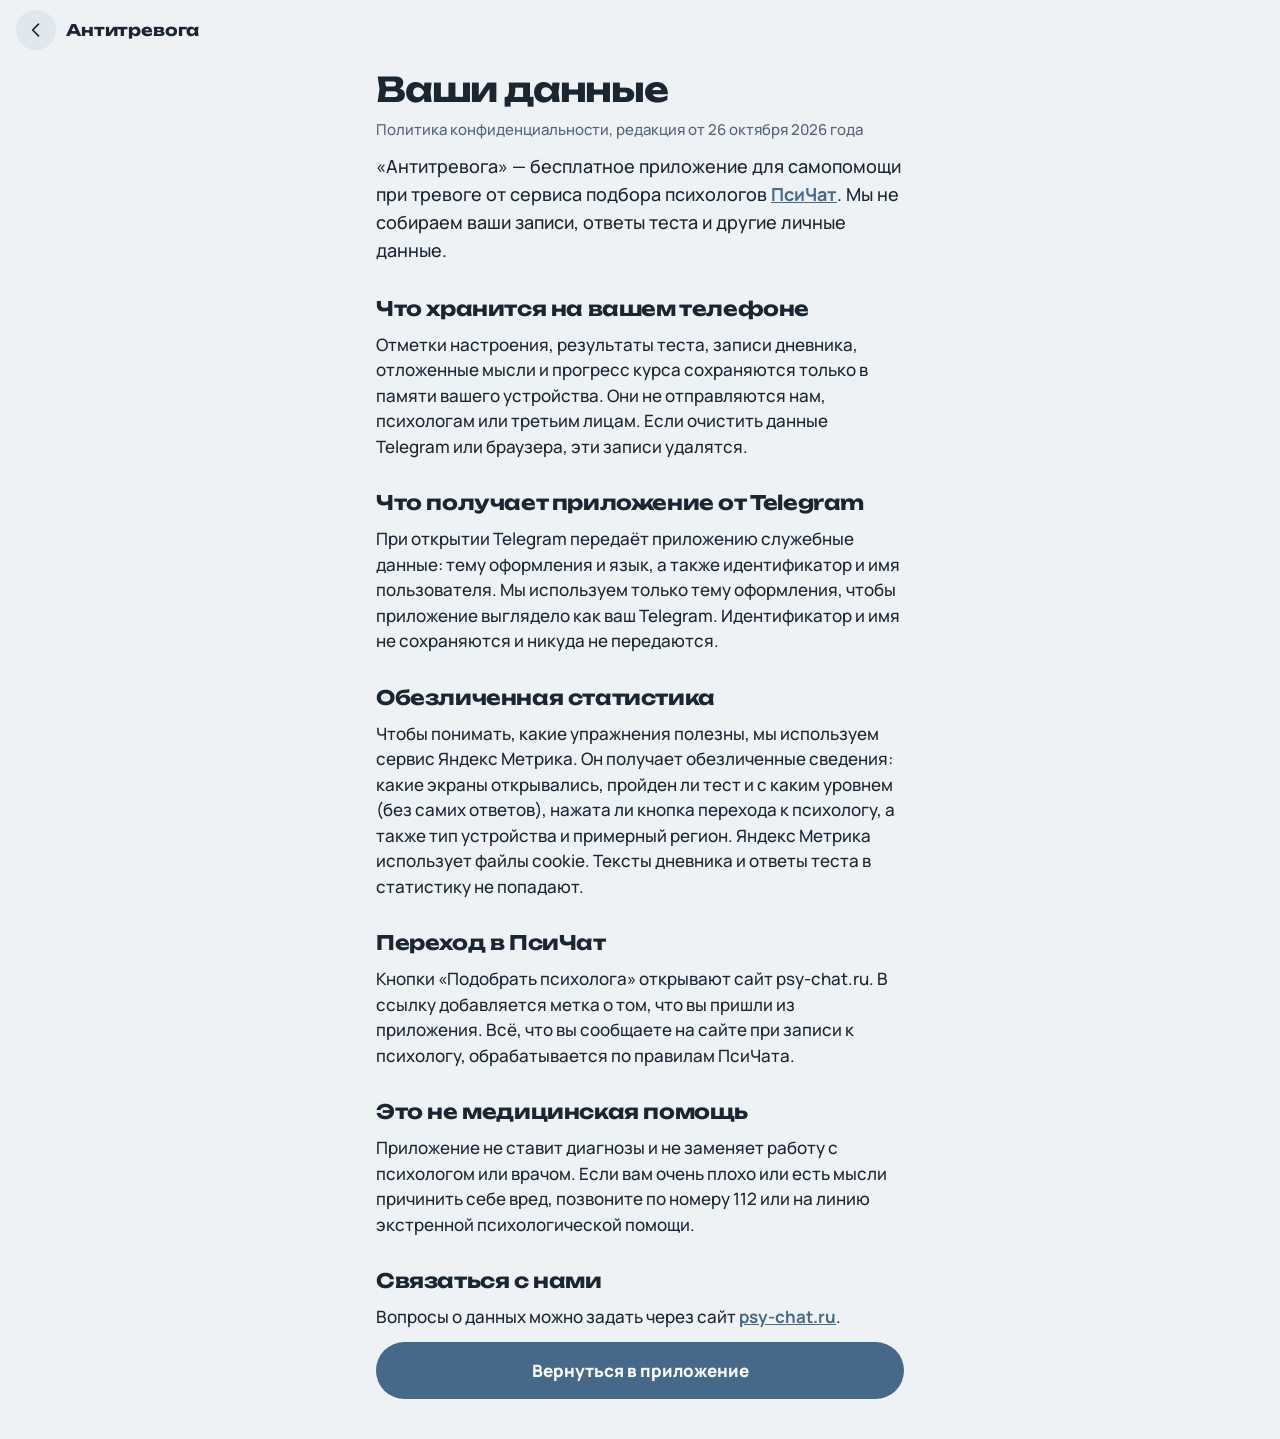
==== webapp/privacy.html @ d7dd17ff "Prepare launch: Pages deploy, Metrica goals, privacy page Deploy webapp/ to GitHub Pages on pushes t" ====
<!doctype html>
<html lang="ru">
<head>
  <meta charset="utf-8">
  <meta name="viewport" content="width=device-width, initial-scale=1, viewport-fit=cover">
  <title>Политика конфиденциальности · Антитревога</title>
  <link rel="stylesheet" href="https://fonts.googleapis.com/css2?family=Manrope:wght@400;500;600;700;800&family=Unbounded:wght@500;700&display=swap">
  <link rel="stylesheet" href="styles.css">
  <style>
    main { gap: 12px; padding-bottom: 48px; }
    main h2 { margin-top: 20px; }
    main ul { margin: 0; padding-left: 20px; }
    main li + li { margin-top: 6px; }
    main a { color: var(--accent); font-weight: 700; }
  </style>
</head>
<body class="no-tabs">
  <header class="topbar">
    <a class="back" style="color:inherit" href="index.html" aria-label="Назад к приложению"><svg width="20" height="20" viewBox="0 0 24 24" fill="none" stroke="currentColor" stroke-width="2" stroke-linecap="round" stroke-linejoin="round" aria-hidden="true"><path d="M15 5l-7 7 7 7"/></svg></a>
    <span class="brand">Антитревога</span>
  </header>
  <main>
    <h1>Ваши данные</h1>
    <p class="muted">Политика конфиденциальности, редакция от 26 октября 2026 года</p>

    <p class="lead">«Антитревога» — бесплатное приложение для самопомощи при тревоге от сервиса подбора психологов <a href="https://psy-chat.ru/">ПсиЧат</a>. Мы не собираем ваши записи, ответы теста и другие личные данные.</p>

    <h2>Что хранится на вашем телефоне</h2>
    <p>Отметки настроения, результаты теста, записи дневника, отложенные мысли и прогресс курса сохраняются только в памяти вашего устройства. Они не отправляются нам, психологам или третьим лицам. Если очистить данные Telegram или браузера, эти записи удалятся.</p>

    <h2>Что получает приложение от Telegram</h2>
    <p>При открытии Telegram передаёт приложению служебные данные: тему оформления и язык, а также идентификатор и имя пользователя. Мы используем только тему оформления, чтобы приложение выглядело как ваш Telegram. Идентификатор и имя не сохраняются и никуда не передаются.</p>

    <h2>Обезличенная статистика</h2>
    <p>Чтобы понимать, какие упражнения полезны, мы используем сервис Яндекс Метрика. Он получает обезличенные сведения: какие экраны открывались, пройден ли тест и с каким уровнем (без самих ответов), нажата ли кнопка перехода к психологу, а также тип устройства и примерный регион. Яндекс Метрика использует файлы cookie. Тексты дневника и ответы теста в статистику не попадают.</p>

    <h2>Переход в ПсиЧат</h2>
    <p>Кнопки «Подобрать психолога» открывают сайт psy-chat.ru. В ссылку добавляется метка о том, что вы пришли из приложения. Всё, что вы сообщаете на сайте при записи к психологу, обрабатывается по правилам ПсиЧата.</p>

    <h2>Это не медицинская помощь</h2>
    <p>Приложение не ставит диагнозы и не заменяет работу с психологом или врачом. Если вам очень плохо или есть мысли причинить себе вред, позвоните по номеру 112 или на линию экстренной психологической помощи.</p>

    <h2>Связаться с нами</h2>
    <p>Вопросы о данных можно задать через сайт <a href="https://psy-chat.ru/">psy-chat.ru</a>.</p>

    <a class="btn" href="index.html">Вернуться в приложение</a>
  </main>
</body>
</html>
---- webapp/styles.css ----
/* Layout: экран приложения — крупный заголовок, затем панели, разделённые шагом тона; меню прикреплено к низу.
   Правила дома: без градиентов, теней, свечения, стекла, капса и иконок в плашках. Поверхности отделяются тоном.
   Палитра: утренний туман (фон), спокойный серо-голубой (действие и поле SOS), светло-голубой (поле психолога и дыхательная сфера). */
:root {
  --bg: #eef2f5;
  --surface: #f9fbfc;
  --surface-2: #e0e7ed;
  --ink: #1b2631;
  --muted: #566573;
  --accent: #46698a;
  --accent-ink: #ffffff;
  --field: #5a7d9c;
  --field-ink: #ffffff;
  --field-2: #6d8fac;
  --soft: #dce8f3;
  --soft-ink: #1b2631;
  --soft-2: #ccdcea;
  --orb: #b6cde1;
  --orb-ink: #15212c;
  --warn: #c99a52;
  --danger: #a8483c;

  --font-display: "Unbounded", "Manrope", system-ui, sans-serif;
  --font-body: "Manrope", -apple-system, BlinkMacSystemFont, "Segoe UI", Roboto, sans-serif;
  --radius: 20px;
  --tabbar-h: 64px;
  --ease: cubic-bezier(.2, .8, .2, 1);
  color-scheme: light;
}

@media (prefers-color-scheme: dark) {
  :root:not([data-theme="light"]) {
    --bg: #10151b;
    --surface: #18202a;
    --surface-2: #232d39;
    --ink: #e8edf2;
    --muted: #9eabb8;
    --accent: #9dbbd6;
    --accent-ink: #0f1720;
    --field: #34506a;
    --field-ink: #f2f6f9;
    --field-2: #426180;
    --soft: #213549;
    --soft-ink: #e8edf2;
    --soft-2: #2a4259;
    --orb: #8fb0cc;
    --orb-ink: #0f1720;
    --warn: #d6ad6e;
    --danger: #f0907f;
    color-scheme: dark;
  }
}
:root[data-theme="dark"] {
  --bg: #10151b;
  --surface: #18202a;
  --surface-2: #232d39;
  --ink: #e8edf2;
  --muted: #9eabb8;
  --accent: #9dbbd6;
  --accent-ink: #0f1720;
  --field: #34506a;
  --field-ink: #f2f6f9;
  --field-2: #426180;
  --soft: #213549;
  --soft-ink: #e8edf2;
  --soft-2: #2a4259;
  --orb: #8fb0cc;
  --orb-ink: #0f1720;
  --warn: #d6ad6e;
  --danger: #f0907f;
  color-scheme: dark;
}

* { box-sizing: border-box; }
html, body { min-height: 100%; }

body {
  margin: 0;
  background: var(--bg);
  color: var(--ink);
  font: 500 17px/1.5 var(--font-body);
  -webkit-tap-highlight-color: transparent;
  -webkit-font-smoothing: antialiased;
}

button { font: inherit; color: inherit; cursor: pointer; }
button:focus-visible, a:focus-visible, input:focus-visible, textarea:focus-visible {
  outline: 3px solid var(--accent); outline-offset: 2px;
}

/* ---------- Верхняя панель: простая полоса ---------- */
.topbar {
  position: sticky; top: env(safe-area-inset-top, 0px); z-index: 20;
  display: flex; align-items: center; gap: 10px;
  padding: 10px max(16px, env(safe-area-inset-right, 0px)) 10px max(16px, env(safe-area-inset-left, 0px));
  background: var(--bg);
}
body::before {
  content: ""; position: fixed; inset: 0 0 auto; height: env(safe-area-inset-top, 0px);
  z-index: 21; background: var(--bg);
}
.back[hidden] { display: none; }
.back {
  width: 40px; height: 40px; border-radius: 50%; border: 0;
  background: var(--surface-2); display: grid; place-items: center;
}
.brand { flex: 1; font: 700 16px var(--font-display); letter-spacing: -0.01em; }
.crisis-link {
  display: inline-flex; align-items: center; gap: 6px;
  border: 0; border-radius: 999px; padding: 8px 14px;
  background: var(--surface-2); color: var(--danger);
  font-size: 14px; font-weight: 700;
}

main {
  display: flex; flex-direction: column; gap: 16px;
  max-width: 560px; margin: 0 auto;
  padding: 8px max(16px, env(safe-area-inset-right, 0px)) calc(var(--tabbar-h) + 40px + env(safe-area-inset-bottom, 0px)) max(16px, env(safe-area-inset-left, 0px));
}
body.no-tabs main { padding-bottom: calc(40px + env(safe-area-inset-bottom, 0px)); }
.stack { display: flex; flex-direction: column; gap: 10px; }

/* ---------- Типографика: крупное и мелкое, без промежуточного ---------- */
h1 {
  font: 700 34px/1.02 var(--font-display); letter-spacing: -0.035em;
  margin: 4px 0 0; text-wrap: balance;
}
h2 {
  font: 700 20px/1.15 var(--font-display); letter-spacing: -0.02em;
  margin: 16px 0 0; text-wrap: balance;
}
p { margin: 0; }
.muted { color: var(--muted); font-size: 15px; }
.lead { font-size: 18px; line-height: 1.55; }
.center { text-align: center; }

/* ---------- Панели ---------- */
.card {
  position: relative; display: block; width: 100%; text-align: left;
  background: var(--surface); color: var(--ink);
  border: 0; border-radius: var(--radius);
  padding: 18px; text-decoration: none;
  transition: background .2s, transform .15s var(--ease);
}
button.card:not(.warm):not(.current):hover { background: color-mix(in srgb, var(--surface) 55%, var(--surface-2)); }
.card .title { display: block; font-weight: 700; font-size: 17px; line-height: 1.3; }
.card .sub { display: block; color: var(--muted); font-size: 15px; margin-top: 2px; }
.card > p + p, .card > p + .btn, .card > .row + .btn { margin-top: 14px; }
.row { display: flex; align-items: center; gap: 14px; }
.row > .grow { flex: 1; min-width: 0; }
.ico { flex: none; color: var(--accent); display: grid; place-items: center; }
.chev { color: var(--muted); flex: none; }

/* Список строк внутри одной панели: строки разделены шагом тона, а не линиями */
.list { background: var(--surface); border-radius: var(--radius); padding: 6px; display: flex; flex-direction: column; gap: 4px; }
.list .item {
  display: flex; align-items: center; gap: 14px; width: 100%; text-align: left;
  border: 0; background: transparent; border-radius: 14px; padding: 14px 12px;
  transition: background .2s, transform .15s var(--ease);
}
.list .item:hover, .list .item:active { background: var(--surface-2); }
.list .item .title { display: block; font-weight: 700; }
.list .item .sub { display: block; color: var(--muted); font-size: 15px; }
.list .item .meta { flex: none; color: var(--muted); font-size: 15px; font-variant-numeric: tabular-nums; }

/* ---------- Поле SOS: сплошной цвет и дышащий круг ---------- */
.hero {
  position: relative; overflow: hidden;
  border-radius: 28px; padding: 24px 22px 22px; min-height: 240px;
  background: var(--field); color: var(--field-ink);
  border: 0; width: 100%; text-align: left;
  display: flex; flex-direction: column; align-items: flex-start;
  transition: transform .15s var(--ease);
}
.hero .hero-title { font: 700 28px/1.02 var(--font-display); letter-spacing: -0.035em; max-width: 60%; text-wrap: balance; }
.hero .hero-sub { margin-top: 12px; font-size: 16px; max-width: 64%; color: var(--field-ink); }
.hero .go {
  margin-top: auto; display: inline-flex; align-items: center; gap: 8px;
  background: var(--field-ink); color: var(--field);
  border-radius: 999px; padding: 12px 20px; font-weight: 800; font-size: 15px;
}
.hero .rings { position: absolute; right: -54px; bottom: -54px; width: 210px; height: 210px; }
.hero .rings i { position: absolute; inset: 0; margin: auto; border-radius: 50%; }
.hero .rings .r1 { width: 210px; height: 210px; background: var(--field-2); }
.hero .rings .r2 { width: 140px; height: 140px; background: color-mix(in srgb, var(--field-2) 50%, var(--orb)); }
.hero .rings .r3 { width: 80px; height: 80px; background: var(--orb); animation: breathe 8s ease-in-out infinite; }
@keyframes breathe {
  0%, 100% { transform: scale(.82); }
  50% { transform: scale(1.12); }
}

/* Тёплое поле: психолог */
.warm { background: var(--soft); color: var(--soft-ink); }
.warm .sub, .warm .chev { color: color-mix(in srgb, var(--soft-ink) 72%, var(--soft)); }
.warm .ico { color: var(--accent); }
button.card.warm:hover { background: var(--soft-2); }
.psy-link { display: flex; align-items: center; justify-content: center; gap: 8px; border: 0; background: none; color: var(--accent); font-weight: 800; padding: 10px; border-radius: 999px; transition: background .2s, transform .15s var(--ease); }
.psy-link:hover { background: var(--surface-2); }

/* ---------- Настроение ---------- */
.moods { display: grid; grid-template-columns: repeat(5, 1fr); gap: 6px; margin-top: 14px; }
.mood {
  border: 0; background: var(--surface-2); border-radius: 16px; padding: 10px 0 8px;
  display: flex; flex-direction: column; align-items: center; gap: 4px;
  font-size: 12px; color: var(--ink); font-weight: 700;
  transition: background .2s, color .2s, transform .15s var(--ease);
}
.mood svg { width: 34px; height: 34px; color: var(--ink); }
.mood.selected { background: var(--accent); color: var(--accent-ink); }
.mood.selected svg { color: var(--accent-ink); }
.mood-reply { margin-top: 14px; }

/* ---------- Кольцо прогресса ---------- */
.ring { flex: none; position: relative; width: 66px; height: 66px; }
.ring svg { width: 100%; height: 100%; transform: rotate(-90deg); }
.ring .track { stroke: var(--surface-2); }
.ring .bar { stroke: var(--accent); stroke-linecap: round; transition: stroke-dashoffset 1.1s var(--ease); }
.ring .label {
  position: absolute; inset: 0; display: grid; place-items: center;
  font: 700 13px var(--font-display); font-variant-numeric: tabular-nums; letter-spacing: -0.03em;
}
.ring.big { width: 116px; height: 116px; }
.ring.big .label { font-size: 26px; }

/* ---------- Кнопки: плоские, полностью круглые ---------- */
.btn {
  display: flex; align-items: center; justify-content: center; gap: 8px; width: 100%;
  background: var(--accent); color: var(--accent-ink);
  border: 0; border-radius: 999px; padding: 16px 20px;
  font-weight: 800; text-decoration: none;
  transition: background .2s, transform .15s var(--ease);
}
.btn:hover { background: color-mix(in srgb, var(--accent) 86%, var(--ink)); }
.btn.secondary { background: var(--surface-2); color: var(--ink); }
.btn.secondary:hover { background: color-mix(in srgb, var(--surface-2) 80%, var(--ink)); }

.btn:active, .card:active, .hero:active, .mood:active, .list .item:active, .option:active, .chip:active { transform: scale(.97); }
.pair { display: grid; grid-template-columns: 1fr 1fr; gap: 10px; }

/* ---------- Нижнее меню: прикреплённая полоса ---------- */
.tabbar {
  position: fixed; z-index: 30; left: 0; right: 0; bottom: 0;
  display: grid; grid-template-columns: repeat(4, 1fr);
  height: calc(var(--tabbar-h) + env(safe-area-inset-bottom, 0px));
  padding: 0 max(8px, env(safe-area-inset-right, 0px)) env(safe-area-inset-bottom, 0px) max(8px, env(safe-area-inset-left, 0px));
  background: var(--surface);
}
.tabbar[hidden] { display: none; }
.tab-indicator { display: none; }
.tab {
  border: 0; background: none;
  display: flex; flex-direction: column; align-items: center; justify-content: center; gap: 2px;
  font-size: 12px; font-weight: 700; color: var(--muted);
  transition: color .2s;
}
.tab svg { transition: transform .3s var(--ease); }
.tab.active { color: var(--accent); }
.tab.active svg { transform: translateY(-2px) scale(1.08); }

/* ---------- Дыхание ---------- */
.orb-stage { position: relative; height: 330px; display: grid; place-items: center; }
.orb-halo, .orb-core {
  position: absolute; border-radius: 50%;
  transition-property: transform; transition-timing-function: cubic-bezier(.45, 0, .55, 1);
}
.orb-halo.h1 { width: 236px; height: 236px; background: var(--surface-2); }
.orb-halo.h2 { width: 184px; height: 184px; background: color-mix(in srgb, var(--surface-2) 65%, var(--accent)); }
.orb-core { width: 132px; height: 132px; background: var(--orb); }
.orb-ring { position: absolute; width: 300px; height: 300px; transform: rotate(-90deg); }
.orb-ring circle { fill: none; stroke-width: 6; }
.orb-ring .track { stroke: transparent; }
.orb-ring .bar { stroke: var(--accent); stroke-linecap: round; transition: stroke-dashoffset 1s linear; }
.orb-label { position: relative; z-index: 2; text-align: center; color: var(--orb-ink); pointer-events: none; }
.orb-label b { display: block; font: 700 20px var(--font-display); letter-spacing: -0.02em; }
.orb-label span { font: 700 34px/1 var(--font-display); font-variant-numeric: tabular-nums; }
.timer { text-align: center; font-weight: 700; color: var(--muted); font-variant-numeric: tabular-nums; }

.chips { display: flex; flex-wrap: wrap; gap: 8px; }
.chip {
  border: 0; border-radius: 999px; padding: 10px 16px; font-size: 15px; font-weight: 700;
  background: var(--surface-2); color: var(--ink);
  transition: background .2s, color .2s, transform .15s var(--ease);
}
.chip.selected { background: var(--ink); color: var(--bg); }

/* ---------- Пошаговые упражнения ---------- */
.dots { display: flex; gap: 6px; }
.dots i { flex: 1; height: 6px; border-radius: 3px; background: var(--surface-2); transition: background .3s; }
.dots i.on { background: var(--accent); }
.step-num { font: 700 120px/1 var(--font-display); letter-spacing: -0.05em; text-align: center; margin-top: 12px; color: var(--accent); }
.count { font: 700 72px/1 var(--font-display); letter-spacing: -0.04em; text-align: center; margin: 16px 0; font-variant-numeric: tabular-nums; }

.option {
  display: flex; align-items: center; gap: 12px; width: 100%;
  background: var(--surface); color: var(--ink);
  border: 0; border-radius: 18px;
  padding: 18px 16px; text-align: left; font-weight: 700;
  transition: background .2s, color .2s, transform .15s var(--ease);
}
.option:hover { background: color-mix(in srgb, var(--surface) 70%, var(--surface-2)); }
.option .dot { width: 22px; height: 22px; border-radius: 50%; background: var(--surface-2); flex: none; transition: background .2s; }
.option.selected { background: var(--accent); color: var(--accent-ink); }
.option.selected .dot { background: var(--accent-ink); }

/* ---------- Формы ---------- */
form { display: flex; flex-direction: column; gap: 6px; }
textarea, input[type=text] {
  width: 100%; font: inherit; color: var(--ink);
  background: var(--surface); border: 2px solid transparent; border-radius: 16px;
  padding: 14px; margin-bottom: 10px;
}
textarea:focus, input[type=text]:focus { outline: none; border-color: var(--accent); }
textarea { min-height: 88px; resize: vertical; }
label { font-size: 15px; font-weight: 700; }
input[type=range] { width: 100%; accent-color: var(--accent); margin: 8px 0 14px; }

.notice { border-radius: var(--radius); padding: 18px; background: var(--surface-2); font-weight: 700; }
.notice.danger { background: color-mix(in srgb, var(--danger) 18%, var(--surface)); font-weight: 600; }

/* ---------- Курс ---------- */
.path { display: flex; flex-direction: column; gap: 6px; }
.node { display: flex; align-items: center; gap: 14px; padding: 12px 14px; }
.node .num {
  flex: none; width: 44px; height: 44px; border-radius: 50%;
  display: grid; place-items: center; font: 700 16px var(--font-display);
  background: var(--surface-2); color: var(--ink);
}
.node.done .num { background: var(--accent); color: var(--accent-ink); }
.node.current { background: var(--soft); color: var(--soft-ink); }
button.card.node.current:hover { background: var(--soft-2); }
.node.current .sub { color: color-mix(in srgb, var(--soft-ink) 72%, var(--soft)); }
.node.current .num { background: var(--accent); color: var(--accent-ink); animation: nudge 2.4s var(--ease) infinite; }
.node.locked { background: color-mix(in srgb, var(--surface) 45%, var(--bg)); color: var(--muted); cursor: default; }
.node.locked .num { background: transparent; color: var(--muted); }
@keyframes nudge { 0%, 70%, 100% { transform: scale(1); } 80% { transform: scale(1.12); } }

/* ---------- Прогресс ---------- */
.stats { display: grid; grid-template-columns: repeat(3, 1fr); gap: 8px; }
.stat { padding: 16px 12px; }
.stat b { display: block; font: 700 34px/1 var(--font-display); letter-spacing: -0.04em; font-variant-numeric: tabular-nums; }
.stat span { display: block; margin-top: 6px; font-size: 14px; color: var(--muted); font-weight: 600; line-height: 1.3; }
.stat.field { background: var(--field); color: var(--field-ink); }
.stat.field span { color: var(--field-ink); }
.chart { width: 100%; height: auto; display: block; overflow: visible; }
.chart text { fill: var(--muted); font: 700 12px var(--font-body); }
.chart .base { stroke: var(--surface-2); stroke-width: 2; }
.chart .line { fill: none; stroke: var(--accent); stroke-width: 3; stroke-linecap: round; stroke-linejoin: round; }
.chart .area { fill: color-mix(in srgb, var(--accent) 14%, transparent); }
.chart .pt { fill: var(--surface); stroke: var(--accent); stroke-width: 3; }
.chart .bar { fill: var(--accent); }
.chart .bar.warn { fill: var(--warn); }
.chart .bar.bad { fill: var(--danger); }
.chart .val { fill: var(--ink); }

/* ---------- Результат теста ---------- */
.gauge { display: block; width: 260px; max-width: 100%; margin: 0 auto; }
.gauge .track { stroke: var(--surface-2); }
.gauge .bar { stroke: var(--accent); stroke-linecap: round; }
.gauge .bar.warn { stroke: var(--warn); }
.gauge .bar.bad { stroke: var(--danger); }
.score { text-align: center; font: 700 64px/1 var(--font-display); letter-spacing: -0.05em; margin-top: -76px; font-variant-numeric: tabular-nums; }
.score small { font-size: 20px; color: var(--muted); letter-spacing: 0; }

.contact { display: flex; justify-content: space-between; gap: 12px; align-items: center; }
.contact .phone { color: var(--danger); font: 700 17px var(--font-display); white-space: nowrap; text-decoration: none; user-select: all; }

@media (prefers-reduced-motion: reduce) {
  *, *::before, *::after { animation-duration: .001s !important; animation-iteration-count: 1 !important; transition-duration: .001s !important; }
}
.mood-reply + .btn { margin-top: 12px; }
.crisis-link:hover { background: color-mix(in srgb, var(--surface-2) 75%, var(--danger)); }
.crisis-link { white-space: nowrap; flex: none; }
.brand { min-width: 0; overflow: hidden; text-overflow: ellipsis; white-space: nowrap; }
.psy-link svg { flex: none; }
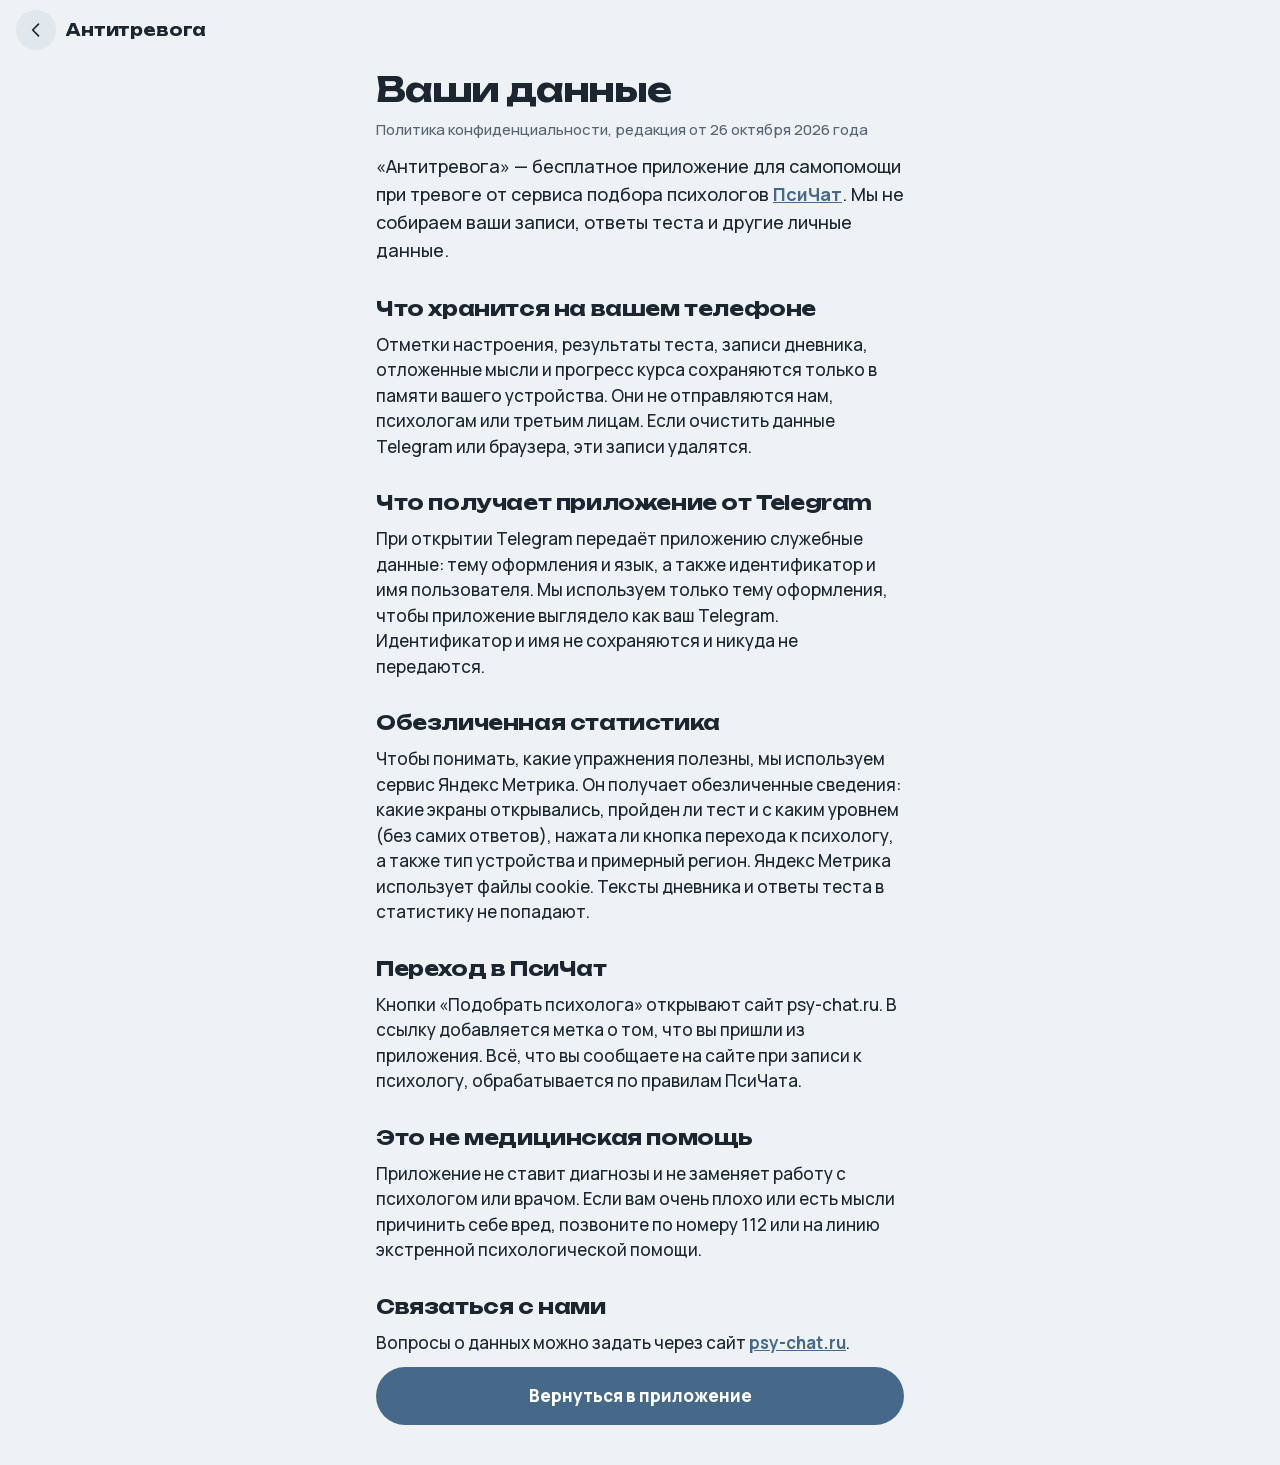
==== commit 43dbd083: "Steady page entrance and add breathing particles Blocks no longer jump after they fade in: fonts are" ====
--- a/webapp/privacy.html
+++ b/webapp/privacy.html
@@ -4,7 +4,9 @@
   <meta charset="utf-8">
   <meta name="viewport" content="width=device-width, initial-scale=1, viewport-fit=cover">
   <title>Политика конфиденциальности · Антитревога</title>
-  <link rel="stylesheet" href="https://fonts.googleapis.com/css2?family=Manrope:wght@400;500;600;700;800&family=Unbounded:wght@500;700&display=swap">
+  <link rel="preload" href="fonts/manrope-cyrillic.woff2" as="font" type="font/woff2" crossorigin>
+  <link rel="preload" href="fonts/unbounded-cyrillic.woff2" as="font" type="font/woff2" crossorigin>
+  <link rel="stylesheet" href="fonts.css">
   <link rel="stylesheet" href="styles.css">
   <style>
     main { gap: 12px; padding-bottom: 48px; }
--- a/webapp/fonts.css
+++ b/webapp/fonts.css
@@ -0,0 +1,21 @@
+/* Шрифты лежат рядом с приложением: Google Fonts из РФ грузятся медленно, а поздняя подмена шрифта сдвигает вёрстку. */
+@font-face {
+  font-family: "Manrope"; font-style: normal; font-weight: 400 800; font-display: swap;
+  src: url(fonts/manrope-cyrillic.woff2) format("woff2");
+  unicode-range: U+0301, U+0400-045F, U+0490-0491, U+04B0-04B1, U+2116;
+}
+@font-face {
+  font-family: "Manrope"; font-style: normal; font-weight: 400 800; font-display: swap;
+  src: url(fonts/manrope-latin.woff2) format("woff2");
+  unicode-range: U+0000-00FF, U+0131, U+0152-0153, U+02BB-02BC, U+02C6, U+02DA, U+02DC, U+0304, U+0308, U+0329, U+2000-206F, U+20AC, U+2122, U+2191, U+2193, U+2212, U+2215, U+FEFF, U+FFFD;
+}
+@font-face {
+  font-family: "Unbounded"; font-style: normal; font-weight: 500 700; font-display: swap;
+  src: url(fonts/unbounded-cyrillic.woff2) format("woff2");
+  unicode-range: U+0301, U+0400-045F, U+0490-0491, U+04B0-04B1, U+2116;
+}
+@font-face {
+  font-family: "Unbounded"; font-style: normal; font-weight: 500 700; font-display: swap;
+  src: url(fonts/unbounded-latin.woff2) format("woff2");
+  unicode-range: U+0000-00FF, U+0131, U+0152-0153, U+02BB-02BC, U+02C6, U+02DA, U+02DC, U+0304, U+0308, U+0329, U+2000-206F, U+20AC, U+2122, U+2191, U+2193, U+2212, U+2215, U+FEFF, U+FFFD;
+}
--- a/webapp/styles.css
+++ b/webapp/styles.css
@@ -270,9 +270,10 @@
 .orb-ring circle { fill: none; stroke-width: 6; }
 .orb-ring .track { stroke: transparent; }
 .orb-ring .bar { stroke: var(--accent); stroke-linecap: round; transition: stroke-dashoffset 1s linear; }
+.particles { position: absolute; inset: 0; width: 100%; height: 100%; z-index: 1; pointer-events: none; color: var(--accent); }
 .orb-label { position: relative; z-index: 2; text-align: center; color: var(--orb-ink); pointer-events: none; }
 .orb-label b { display: block; font: 700 20px var(--font-display); letter-spacing: -0.02em; }
-.orb-label span { font: 700 34px/1 var(--font-display); font-variant-numeric: tabular-nums; }
+.orb-label span { display: block; min-height: 34px; font: 700 34px/1 var(--font-display); font-variant-numeric: tabular-nums; }
 .timer { text-align: center; font-weight: 700; color: var(--muted); font-variant-numeric: tabular-nums; }
 
 .chips { display: flex; flex-wrap: wrap; gap: 8px; }
@@ -288,6 +289,9 @@
 .dots i { flex: 1; height: 6px; border-radius: 3px; background: var(--surface-2); transition: background .3s; }
 .dots i.on { background: var(--accent); }
 .step-num { font: 700 120px/1 var(--font-display); letter-spacing: -0.05em; text-align: center; margin-top: 12px; color: var(--accent); }
+.pmr-stage { position: relative; height: 250px; display: grid; place-items: center; }
+.pmr-stage .count { position: relative; z-index: 2; margin: 0; }
+#app.entering > * { transition: none !important; }
 .count { font: 700 72px/1 var(--font-display); letter-spacing: -0.04em; text-align: center; margin: 16px 0; font-variant-numeric: tabular-nums; }
 
 .option {
@@ -315,6 +319,10 @@
 input[type=range] { width: 100%; accent-color: var(--accent); margin: 8px 0 14px; }
 
 .notice { border-radius: var(--radius); padding: 18px; background: var(--surface-2); font-weight: 700; }
+.notice.statement { display: grid; align-items: center; }
+.notice.statement > * { grid-area: 1 / 1; }
+.notice.statement .sizer { display: grid; visibility: hidden; }
+.notice.statement .sizer > span { grid-area: 1 / 1; }
 .notice.danger { background: color-mix(in srgb, var(--danger) 18%, var(--surface)); font-weight: 600; }
 
 /* ---------- Курс ---------- */
